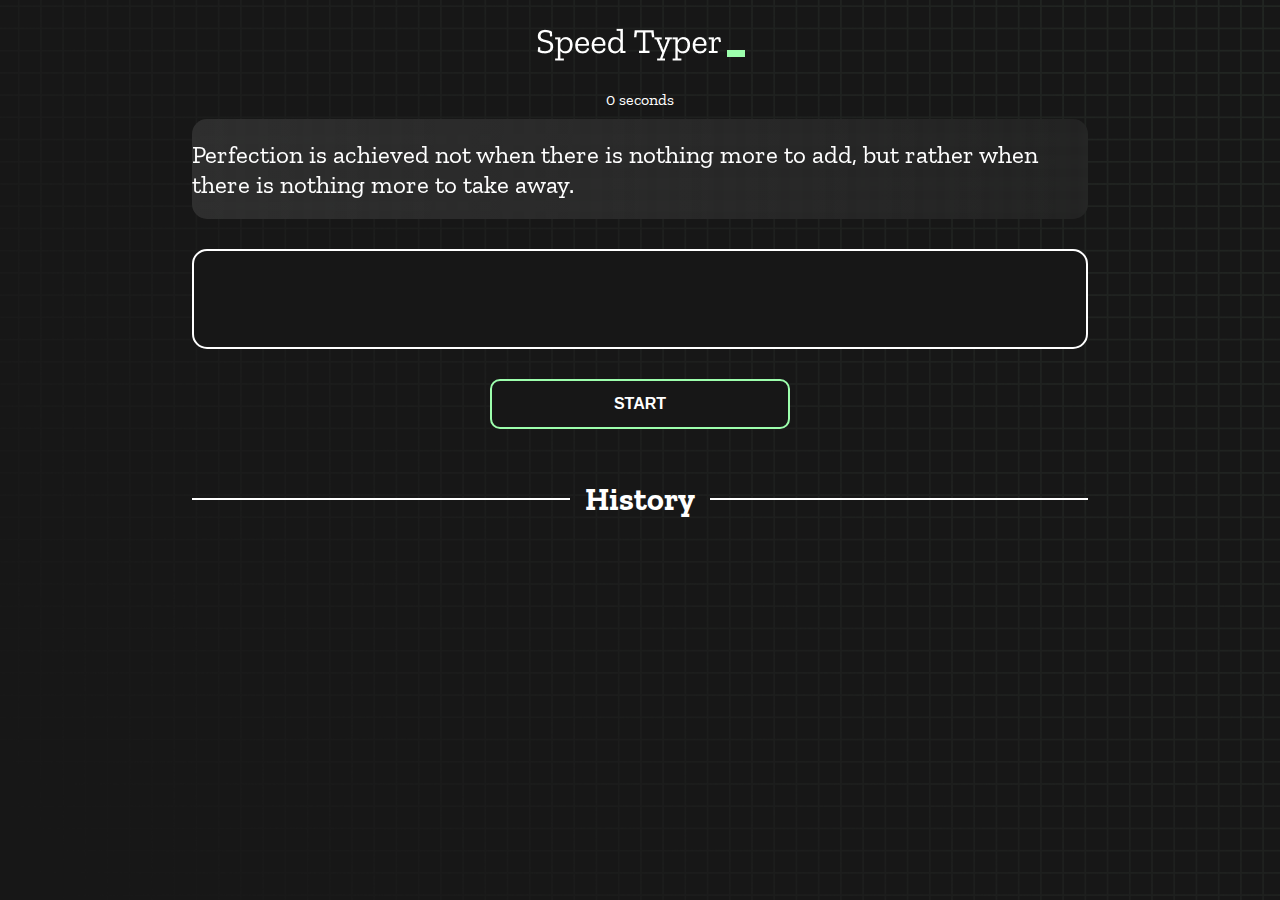
==== index.html @ 992a0096 "Initial commit" ====
<!DOCTYPE html>
<html lang="en">
  <head>
    <meta charset="UTF-8" />
    <meta http-equiv="X-UA-Compatible" content="IE=edge" />
    <meta name="viewport" content="width=device-width, initial-scale=1.0" />
    <title>Speed Monster</title>
    <link rel="stylesheet" href="styles.css" />
    <link rel="preconnect" href="https://fonts.googleapis.com" />
    <link rel="preconnect" href="https://fonts.gstatic.com" crossorigin />
    <link
      href="https://fonts.googleapis.com/css2?family=Zilla+Slab:wght@300;400;500&display=swap"
      rel="stylesheet"
    />
  </head>
  <body>
    <h1 class="title"><img src="./logo.png" /></h1>
    <div id="show-time">0 seconds</div>

    <div class="box-container">
      <div id="question"></div>

      <div id="display" class="inactive"></div>

      <div class="buttons">
        <button id="starts">START</button>
      </div>

      <div class="divider-container">
        <div class="line"></div>
        <h1 class="title2">History</h1>
        <div class="line"></div>
      </div>
      <div id="histories"></div>
    </div>

    <div id="countdown"></div>
    <div id="modal-background" class="hidden"></div>
    <div id="result" class="hidden"></div>

    <script src="./history.js"></script>
    <script src="./script.js"></script>
  </body>
</html>
---- styles.css ----
* {
  padding: 0;
  margin: 0;
  box-sizing: border-box;
}

body {
  background-image: url("./bg.png");
  background-size: cover;
  background-position: left top;
  font-family: "Zilla Slab", serif;
}

.box-container {
  width: 70%;
  margin: 0 auto;
}

#question {
  height: 100px;
  display: flex;
  align-items: center;
  justify-content: center;
  color: white;
  font-size: 25px;
  border-radius: 15px;
  background: rgb(255, 255, 255);
  background: linear-gradient(
    92.49deg,
    rgba(255, 255, 255, 0.1) 0.18%,
    rgba(255, 255, 255, 0.05) 99.85%
  );
  backdrop-filter: blur(5px);
  margin-bottom: 30px;
}

#display {
  height: 100px;
  display: flex;
  flex-wrap: wrap;
  align-items: center;
  padding-left: 5rem;
  color: white;
  font-size: 32px;
  background-color: #171717;
  border: 2px solid #9dffad;
  border-radius: 15px;
}

#countdown {
  position: fixed;
  height: 100vh;
  width: 100vw;
  background-color: rgba(0, 0, 0, 0.8);
  top: 0;
  left: 0;
  display: flex;
  align-items: center;
  justify-content: center;
  font-size: 3rem;
  color: white;
  display: none;
}
#result {
  position: fixed;
  top: 10%; 
  left: 10%;
  transform: translate(-50%, -50%);
  height: 250px;
  width: 400px;
  background-color: #171717;
  border-radius: 15px;
  border: 2px solid #9dffad;
  color: white;
  text-align: center;
  padding: 2rem;
}
#show-time{
  text-align: center;
  color: white;
  margin: 10px 0;
}

.green {
  color: #9dffad;
}
.red {
  color: #eb6565;
}
.bold {
  font-weight: 700;
}
.inactive {
  border: 2px solid white !important;
}
.hidden {
  display: none;
}
.title {
  text-align: center;
  color: white;
  margin: 20px 0;
}

.divider-container {
  height: 80px;
  display: flex;
  justify-content: center;
  align-items: center;
  gap: 15px;
  margin: 0 auto;
}

.line {
  height: 2px;
  background: white;
  width: 100%;
}

.title2 {
  color: white;
  display: block;
}

.buttons {
  display: flex;
  justify-content: center;
  margin: 30px 0;
}
button {
  padding: 10px 20px;
  border: none;
  font-size: 16px;
  font-weight: bold;
  width: 300px;
  height: 50px;
  color: white;
  background-color: #171717;
  border-radius: 10px;
  border: 2px solid #9dffad;
  cursor: pointer;
}

#histories {
  display: flex;
  flex-wrap: wrap;
  justify-content: space-around;
}

.card {
  width: 100%;
  height: 100%;
  padding: 50px;
  display: flex;
  justify-content: space-between;
  align-items: center;
  padding: 20px 30px;
  color: white;
  border-radius: 15px;
  background: rgb(255, 255, 255);
  background: linear-gradient(
    92.49deg,
    rgba(255, 255, 255, 0.1) 0.18%,
    rgba(255, 255, 255, 0.05) 99.85%
  );
  backdrop-filter: blur(5px);
  margin-bottom: 30px;
}

#modal-background {
  background: rgb(255, 255, 255);
  background: linear-gradient(
    92.49deg,
    rgba(255, 255, 255, 0.1) 0.18%,
    rgba(255, 255, 255, 0.05) 99.85%
  );
  backdrop-filter: blur(5px);
  height: 100vh;
  width: 100%;
  position: fixed;
  top: 0;
}

@media only screen and (max-width: 700px) {
  .box-container {
    padding: 0 20px;
    width: 100%;
  }
  .card {
    flex-direction: column;
  }
}
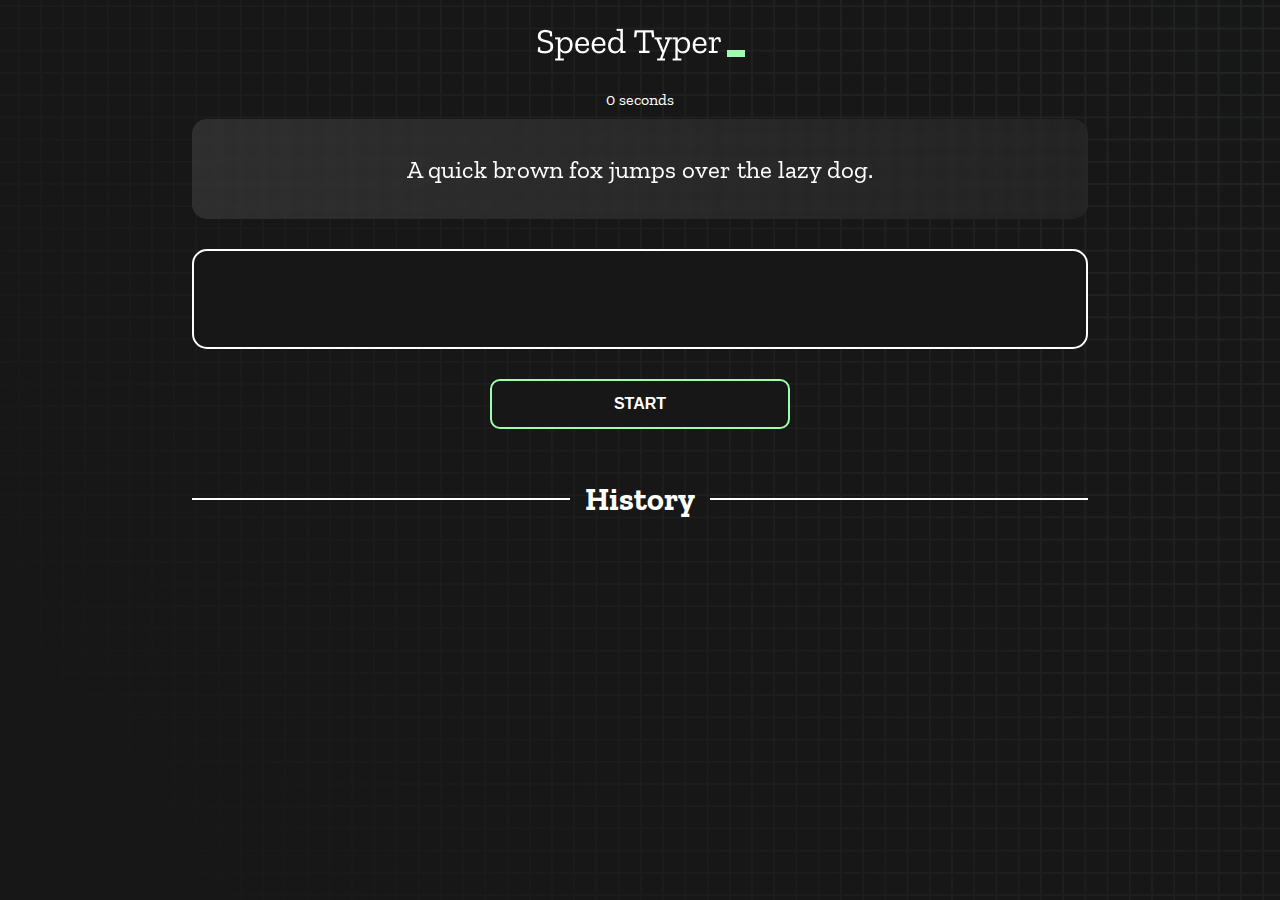
==== commit 09089dce: "modal job" ====
--- a/index.html
+++ b/index.html
@@ -1,44 +1,44 @@
 <!DOCTYPE html>
 <html lang="en">
-  <head>
-    <meta charset="UTF-8" />
-    <meta http-equiv="X-UA-Compatible" content="IE=edge" />
-    <meta name="viewport" content="width=device-width, initial-scale=1.0" />
-    <title>Speed Monster</title>
-    <link rel="stylesheet" href="styles.css" />
-    <link rel="preconnect" href="https://fonts.googleapis.com" />
-    <link rel="preconnect" href="https://fonts.gstatic.com" crossorigin />
-    <link
-      href="https://fonts.googleapis.com/css2?family=Zilla+Slab:wght@300;400;500&display=swap"
-      rel="stylesheet"
-    />
-  </head>
-  <body>
-    <h1 class="title"><img src="./logo.png" /></h1>
-    <div id="show-time">0 seconds</div>
 
-    <div class="box-container">
-      <div id="question"></div>
+<head>
+  <meta charset="UTF-8" />
+  <meta http-equiv="X-UA-Compatible" content="IE=edge" />
+  <meta name="viewport" content="width=device-width, initial-scale=1.0" />
+  <title>Speed Monster</title>
+  <link rel="stylesheet" href="styles.css" />
+  <link rel="preconnect" href="https://fonts.googleapis.com" />
+  <link rel="preconnect" href="https://fonts.gstatic.com" crossorigin />
+  <link href="https://fonts.googleapis.com/css2?family=Zilla+Slab:wght@300;400;500&display=swap" rel="stylesheet" />
+</head>
 
-      <div id="display" class="inactive"></div>
+<body>
+  <h1 class="title"><img src="./logo.png" /></h1>
+  <div id="show-time">0 seconds</div>
 
-      <div class="buttons">
-        <button id="starts">START</button>
-      </div>
+  <div class="box-container">
+    <div id="question"></div>
 
-      <div class="divider-container">
-        <div class="line"></div>
-        <h1 class="title2">History</h1>
-        <div class="line"></div>
-      </div>
-      <div id="histories"></div>
+    <div id="display" class="inactive"></div>
+
+    <div class="buttons">
+      <button id="starts">START</button>
     </div>
 
-    <div id="countdown"></div>
-    <div id="modal-background" class="hidden"></div>
-    <div id="result" class="hidden"></div>
+    <div class="divider-container">
+      <div class="line"></div>
+      <h1 class="title2">History</h1>
+      <div class="line"></div>
+    </div>
+    <div id="histories"></div>
+  </div>
 
-    <script src="./history.js"></script>
-    <script src="./script.js"></script>
-  </body>
-</html>
+  <div id="countdown"></div>
+  <div id="modal-background" class="hidden"></div>
+  <div id="result" class="hidden"></div>
+
+  <!-- <script src="./history.js"></script> -->
+  <script src="./script.js"></script>
+</body>
+
+</html>--- a/styles.css
+++ b/styles.css
@@ -25,11 +25,9 @@
   font-size: 25px;
   border-radius: 15px;
   background: rgb(255, 255, 255);
-  background: linear-gradient(
-    92.49deg,
-    rgba(255, 255, 255, 0.1) 0.18%,
-    rgba(255, 255, 255, 0.05) 99.85%
-  );
+  background: linear-gradient(92.49deg,
+      rgba(255, 255, 255, 0.1) 0.18%,
+      rgba(255, 255, 255, 0.05) 99.85%);
   backdrop-filter: blur(5px);
   margin-bottom: 30px;
 }
@@ -61,9 +59,10 @@
   color: white;
   display: none;
 }
+
 #result {
   position: fixed;
-  top: 10%; 
+  top: 10%;
   left: 10%;
   transform: translate(-50%, -50%);
   height: 250px;
@@ -75,7 +74,8 @@
   text-align: center;
   padding: 2rem;
 }
-#show-time{
+
+#show-time {
   text-align: center;
   color: white;
   margin: 10px 0;
@@ -84,18 +84,23 @@
 .green {
   color: #9dffad;
 }
+
 .red {
   color: #eb6565;
 }
+
 .bold {
   font-weight: 700;
 }
+
 .inactive {
   border: 2px solid white !important;
 }
+
 .hidden {
   display: none;
 }
+
 .title {
   text-align: center;
   color: white;
@@ -127,6 +132,7 @@
   justify-content: center;
   margin: 30px 0;
 }
+
 button {
   padding: 10px 20px;
   border: none;
@@ -158,27 +164,24 @@
   color: white;
   border-radius: 15px;
   background: rgb(255, 255, 255);
-  background: linear-gradient(
-    92.49deg,
-    rgba(255, 255, 255, 0.1) 0.18%,
-    rgba(255, 255, 255, 0.05) 99.85%
-  );
+  background: linear-gradient(92.49deg,
+      rgba(255, 255, 255, 0.1) 0.18%,
+      rgba(255, 255, 255, 0.05) 99.85%);
   backdrop-filter: blur(5px);
   margin-bottom: 30px;
 }
 
 #modal-background {
   background: rgb(255, 255, 255);
-  background: linear-gradient(
-    92.49deg,
-    rgba(255, 255, 255, 0.1) 0.18%,
-    rgba(255, 255, 255, 0.05) 99.85%
-  );
+  background: linear-gradient(92.49deg,
+      rgba(255, 255, 255, 0.1) 0.18%,
+      rgba(255, 255, 255, 0.05) 99.85%);
   backdrop-filter: blur(5px);
   height: 100vh;
   width: 100%;
   position: fixed;
-  top: 0;
+  top: 50;
+  left: 50;
 }
 
 @media only screen and (max-width: 700px) {
@@ -186,7 +189,8 @@
     padding: 0 20px;
     width: 100%;
   }
+
   .card {
     flex-direction: column;
   }
-}
+}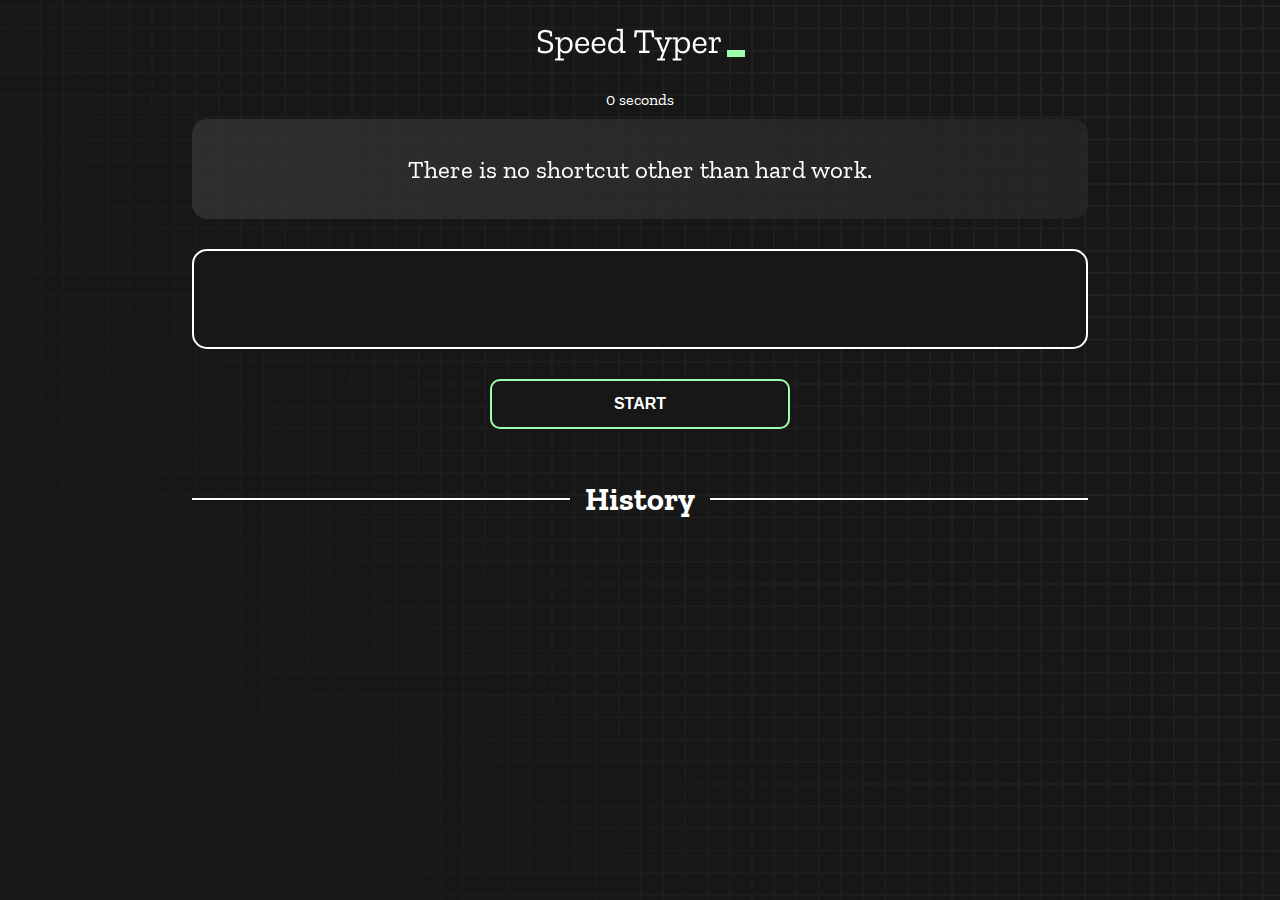
==== commit 7268494e: "history disPLAY" ====
--- a/index.html
+++ b/index.html
@@ -37,7 +37,7 @@
   <div id="modal-background" class="hidden"></div>
   <div id="result" class="hidden"></div>
 
-  <!-- <script src="./history.js"></script> -->
+  <script src="./history.js"></script>
   <script src="./script.js"></script>
 </body>
 
--- a/styles.css
+++ b/styles.css
@@ -62,8 +62,8 @@
 
 #result {
   position: fixed;
-  top: 10%;
-  left: 10%;
+  top: 50%;
+  left: 50%;
   transform: translate(-50%, -50%);
   height: 250px;
   width: 400px;
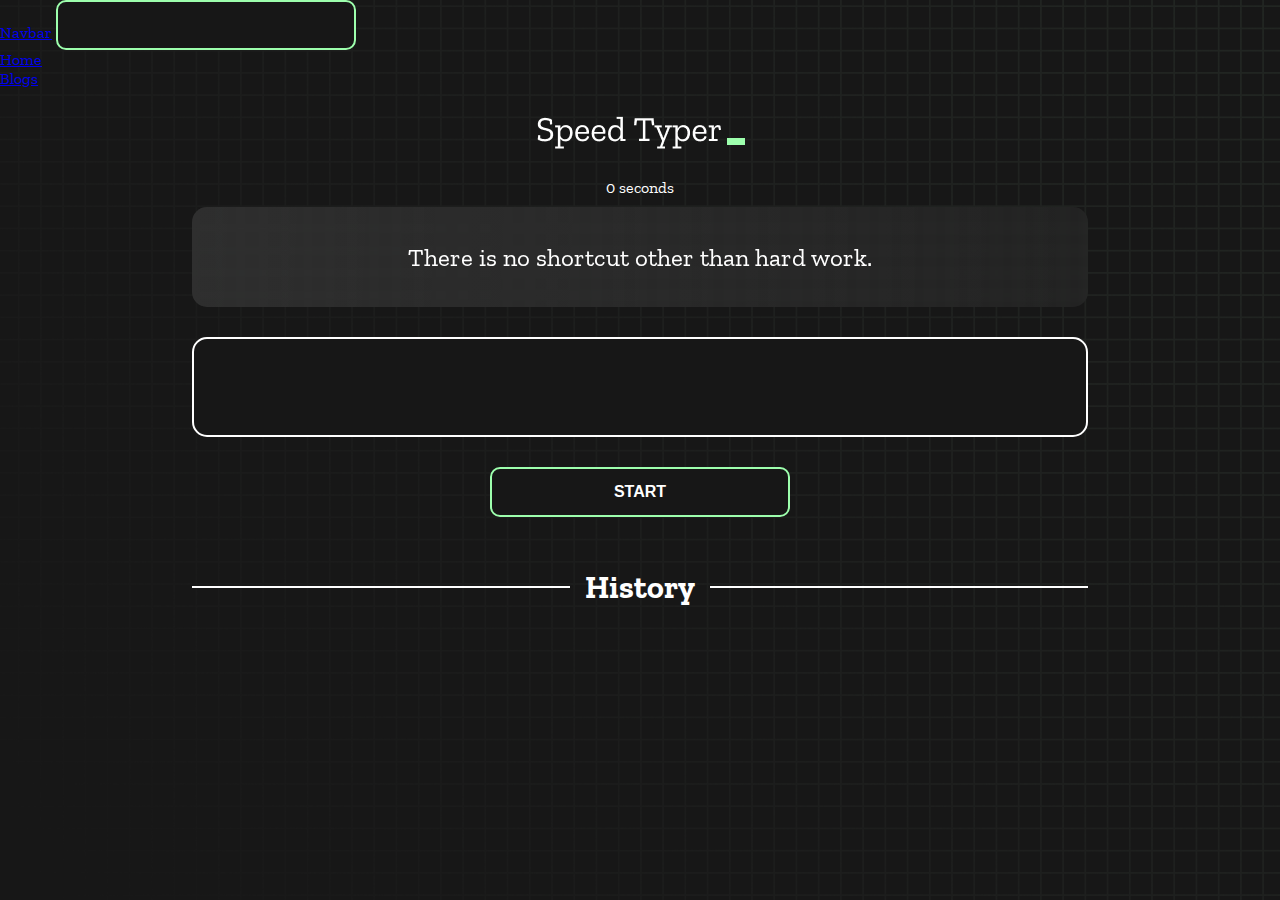
==== commit a7142527: "blog questions finished" ====
--- a/index.html
+++ b/index.html
@@ -13,6 +13,28 @@
 </head>
 
 <body>
+  <header>
+    <!-- navbar -->
+    <nav class="navbar navbar-expand-lg bg-dark">
+      <div class="container-fluid">
+        <a class="navbar-brand text-white" href="#">Navbar</a>
+        <button class="navbar-toggler" type="button" data-bs-toggle="collapse" data-bs-target="#navbarNav"
+          aria-controls="navbarNav" aria-expanded="false" aria-label="Toggle navigation">
+          <span class="navbar-toggler-icon"></span>
+        </button>
+        <div class="collapse navbar-collapse" id="navbarNav">
+          <ul class="navbar-nav">
+            <li class="nav-item">
+              <a class="nav-link  text-white" href="index.html">Home</a>
+            </li>
+            <li class="nav-item">
+              <a class="nav-link  text-white active" aria-current="page" href="blog.html">Blogs</a>
+            </li>
+          </ul>
+        </div>
+      </div>
+    </nav>
+  </header>
   <h1 class="title"><img src="./logo.png" /></h1>
   <div id="show-time">0 seconds</div>
 
--- a/styles.css
+++ b/styles.css
@@ -193,4 +193,11 @@
   .card {
     flex-direction: column;
   }
+}
+
+@media only screen and (min-width: 768px) {
+  .card {
+    flex-direction: row;
+    width: 30%;
+  }
 }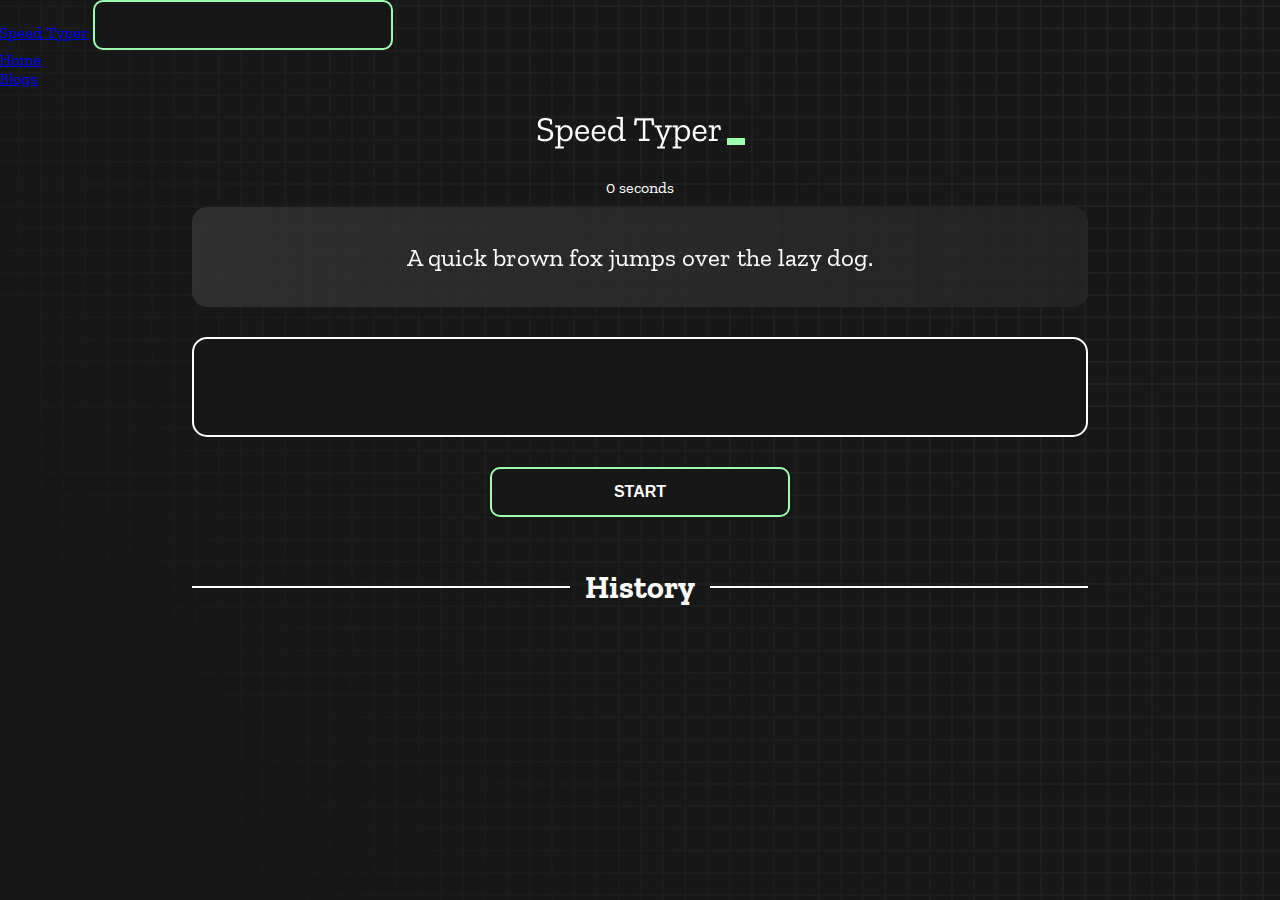
==== commit 03d00166: "blog page added" ====
--- a/index.html
+++ b/index.html
@@ -7,6 +7,8 @@
   <meta name="viewport" content="width=device-width, initial-scale=1.0" />
   <title>Speed Monster</title>
   <link rel="stylesheet" href="styles.css" />
+  <link href="https://cdn.jsdelivr.net/npm/bootstrap@5.2.1/dist/css/bootstrap.min.css" rel="stylesheet"
+    integrity="sha384-iYQeCzEYFbKjA/T2uDLTpkwGzCiq6soy8tYaI1GyVh/UjpbCx/TYkiZhlZB6+fzT" crossorigin="anonymous">
   <link rel="preconnect" href="https://fonts.googleapis.com" />
   <link rel="preconnect" href="https://fonts.gstatic.com" crossorigin />
   <link href="https://fonts.googleapis.com/css2?family=Zilla+Slab:wght@300;400;500&display=swap" rel="stylesheet" />
@@ -17,7 +19,7 @@
     <!-- navbar -->
     <nav class="navbar navbar-expand-lg bg-dark">
       <div class="container-fluid">
-        <a class="navbar-brand text-white" href="#">Navbar</a>
+        <a class="navbar-brand text-white" href="#">Speed Typer</a>
         <button class="navbar-toggler" type="button" data-bs-toggle="collapse" data-bs-target="#navbarNav"
           aria-controls="navbarNav" aria-expanded="false" aria-label="Toggle navigation">
           <span class="navbar-toggler-icon"></span>
@@ -25,16 +27,17 @@
         <div class="collapse navbar-collapse" id="navbarNav">
           <ul class="navbar-nav">
             <li class="nav-item">
-              <a class="nav-link  text-white" href="index.html">Home</a>
+              <a class="nav-link text-white active" aria-current="page" href="index.html">Home</a>
             </li>
             <li class="nav-item">
-              <a class="nav-link  text-white active" aria-current="page" href="blog.html">Blogs</a>
+              <a class="nav-link text-white" href="blog.html">Blogs</a>
             </li>
           </ul>
         </div>
       </div>
     </nav>
   </header>
+
   <h1 class="title"><img src="./logo.png" /></h1>
   <div id="show-time">0 seconds</div>
 
@@ -59,6 +62,10 @@
   <div id="modal-background" class="hidden"></div>
   <div id="result" class="hidden"></div>
 
+
+  <script src="https://cdn.jsdelivr.net/npm/bootstrap@5.2.1/dist/js/bootstrap.bundle.min.js"
+    integrity="sha384-u1OknCvxWvY5kfmNBILK2hRnQC3Pr17a+RTT6rIHI7NnikvbZlHgTPOOmMi466C8"
+    crossorigin="anonymous"></script>
   <script src="./history.js"></script>
   <script src="./script.js"></script>
 </body>
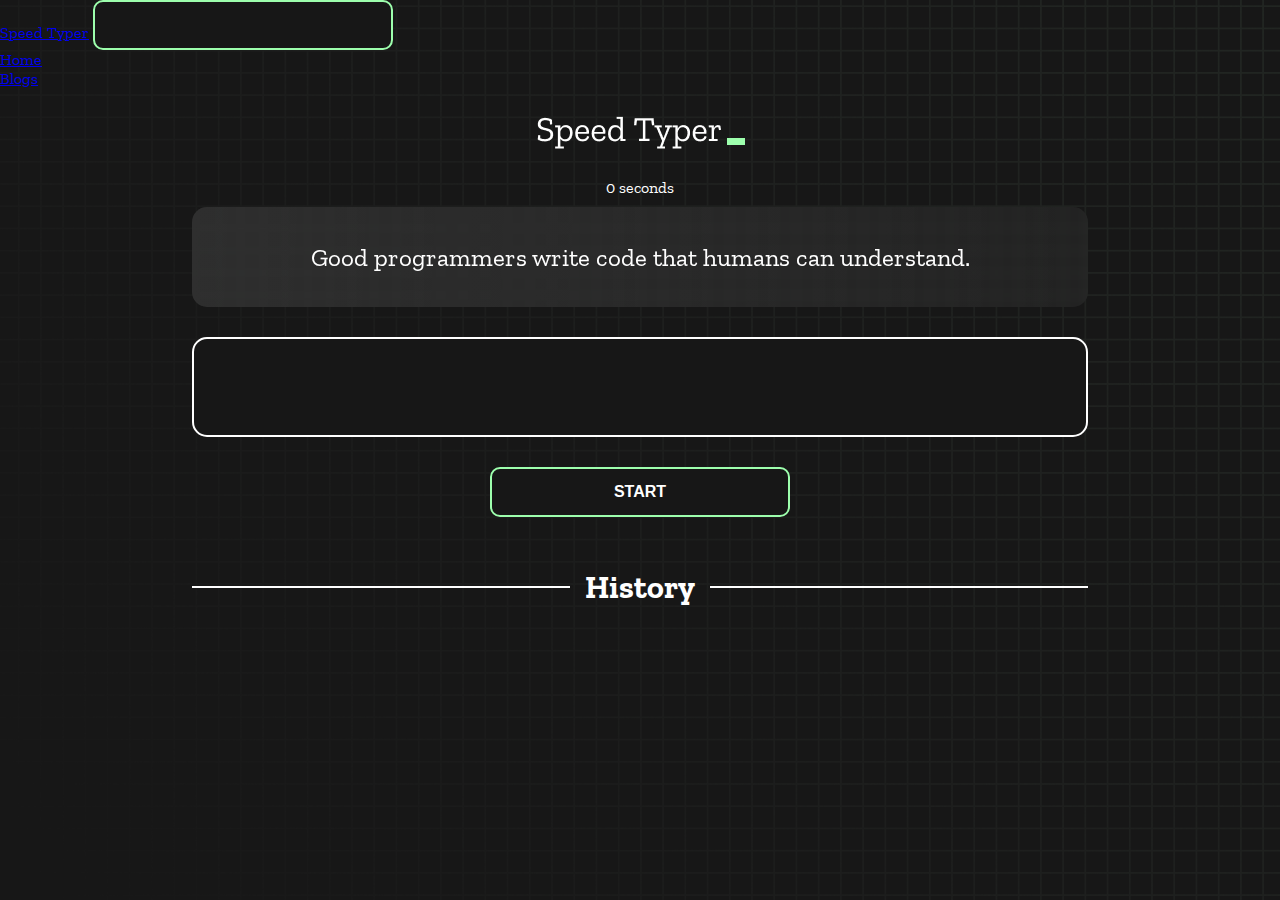
==== commit b8352acc: "final commit" ====
--- a/index.html
+++ b/index.html
@@ -5,7 +5,7 @@
   <meta charset="UTF-8" />
   <meta http-equiv="X-UA-Compatible" content="IE=edge" />
   <meta name="viewport" content="width=device-width, initial-scale=1.0" />
-  <title>Speed Monster</title>
+  <title>Speed Typer</title>
   <link rel="stylesheet" href="styles.css" />
   <link href="https://cdn.jsdelivr.net/npm/bootstrap@5.2.1/dist/css/bootstrap.min.css" rel="stylesheet"
     integrity="sha384-iYQeCzEYFbKjA/T2uDLTpkwGzCiq6soy8tYaI1GyVh/UjpbCx/TYkiZhlZB6+fzT" crossorigin="anonymous">
--- a/styles.css
+++ b/styles.css
@@ -166,7 +166,7 @@
   background: rgb(255, 255, 255);
   background: linear-gradient(92.49deg,
       rgba(255, 255, 255, 0.1) 0.18%,
-      rgba(255, 255, 255, 0.05) 99.85%);
+      rgba(255, 255, 255, 0.05) 99.85%) !important;
   backdrop-filter: blur(5px);
   margin-bottom: 30px;
 }
